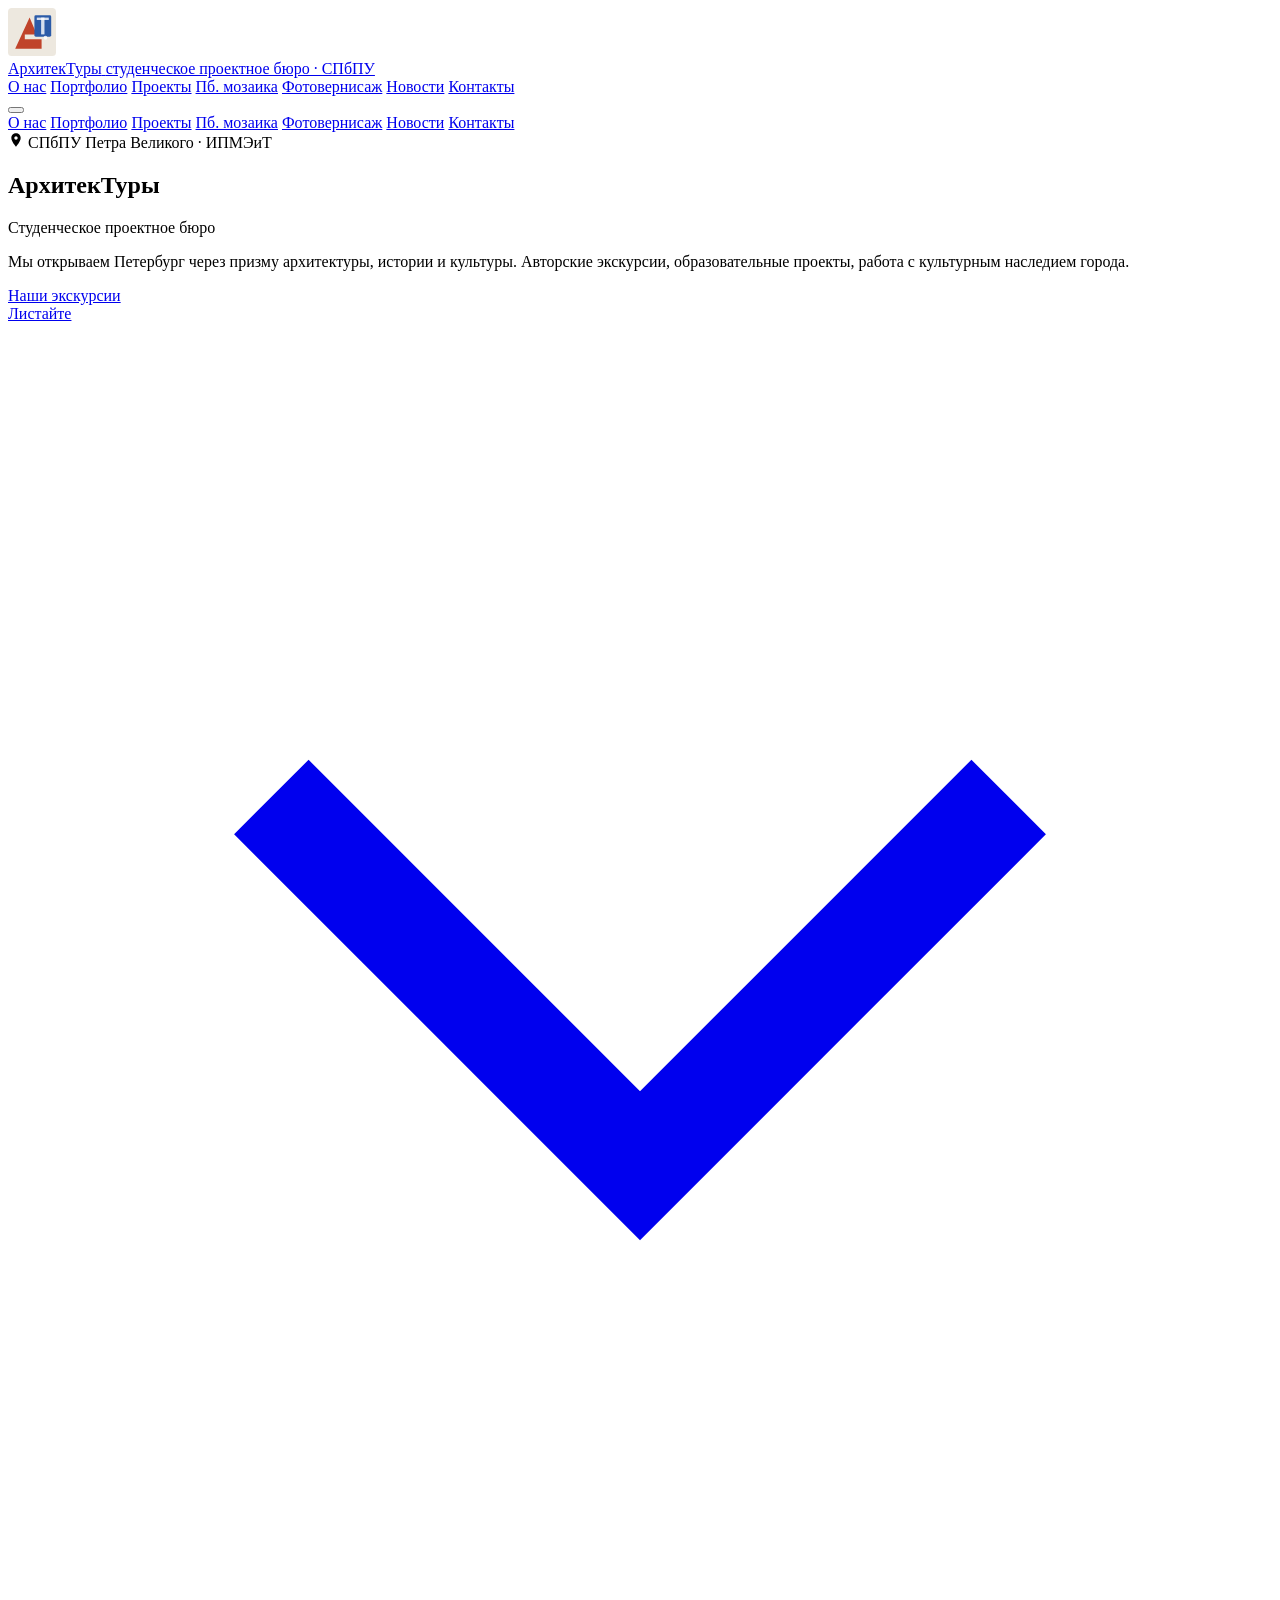
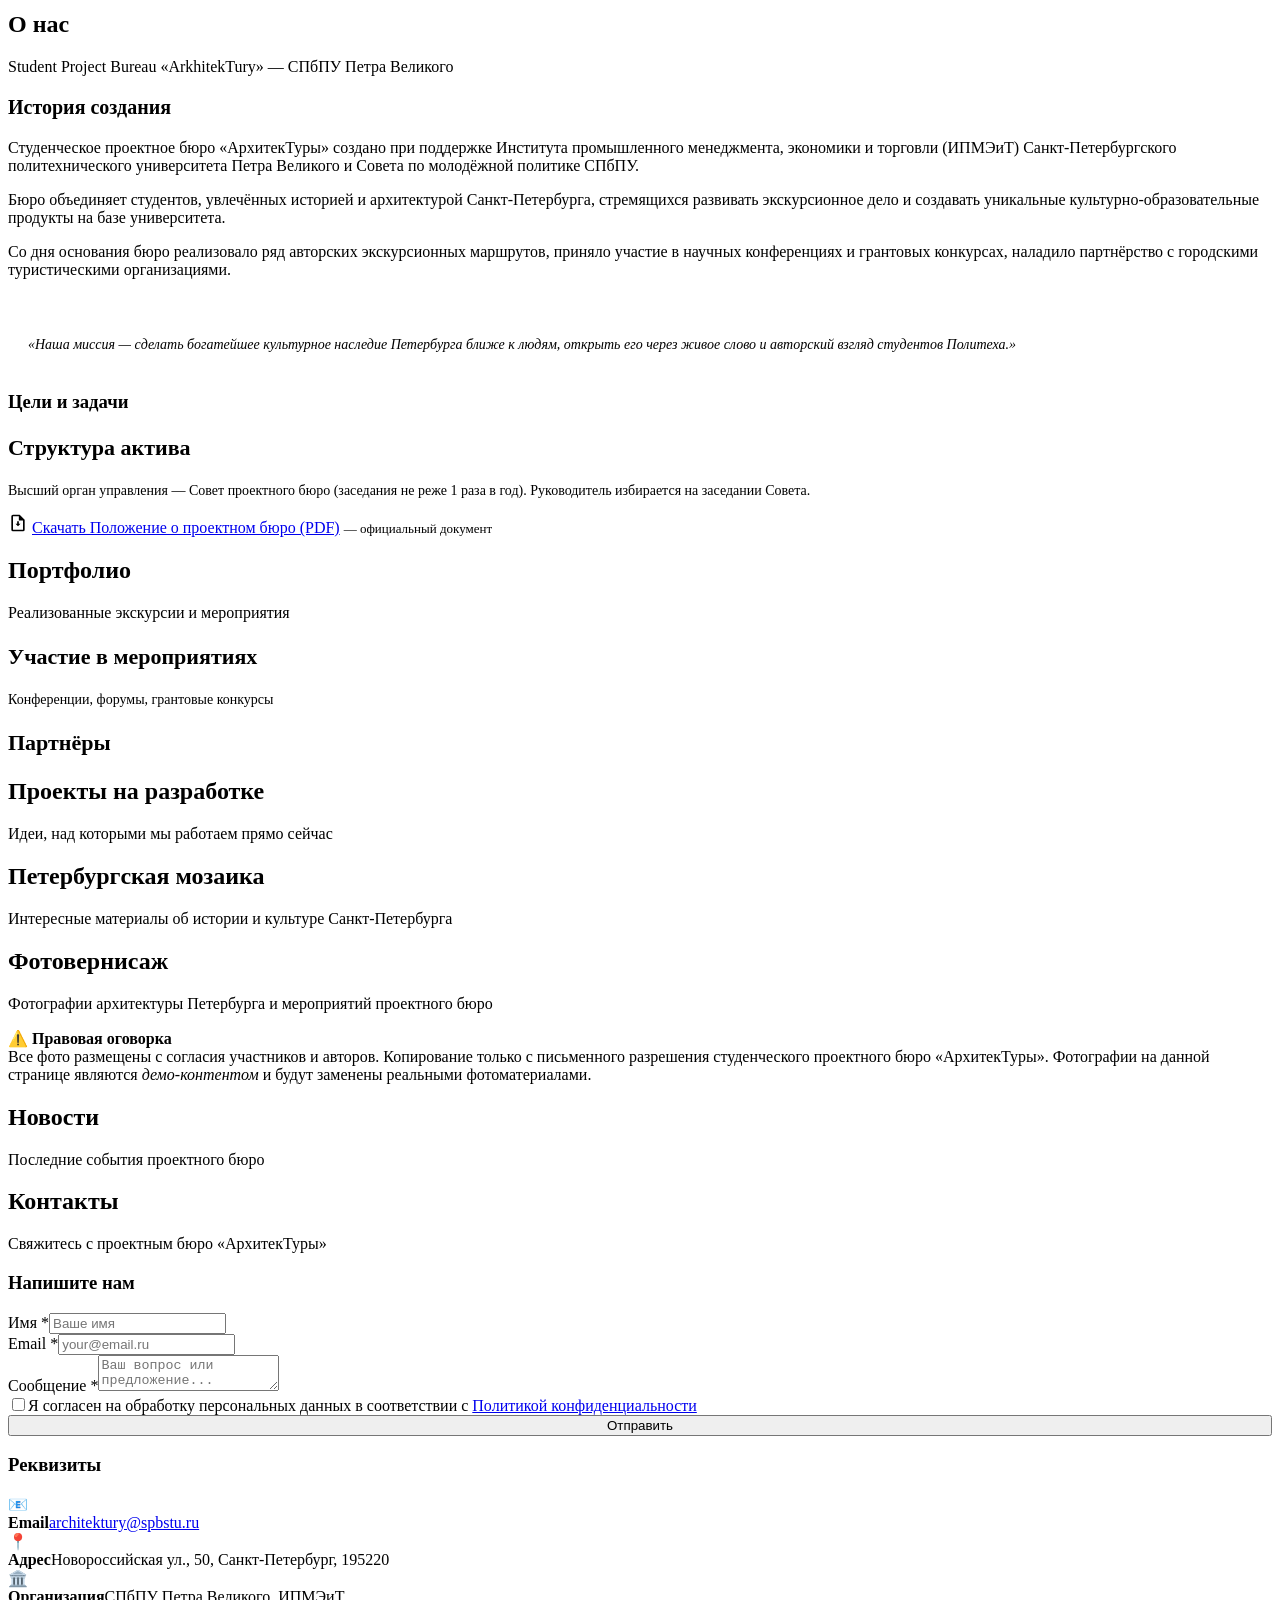
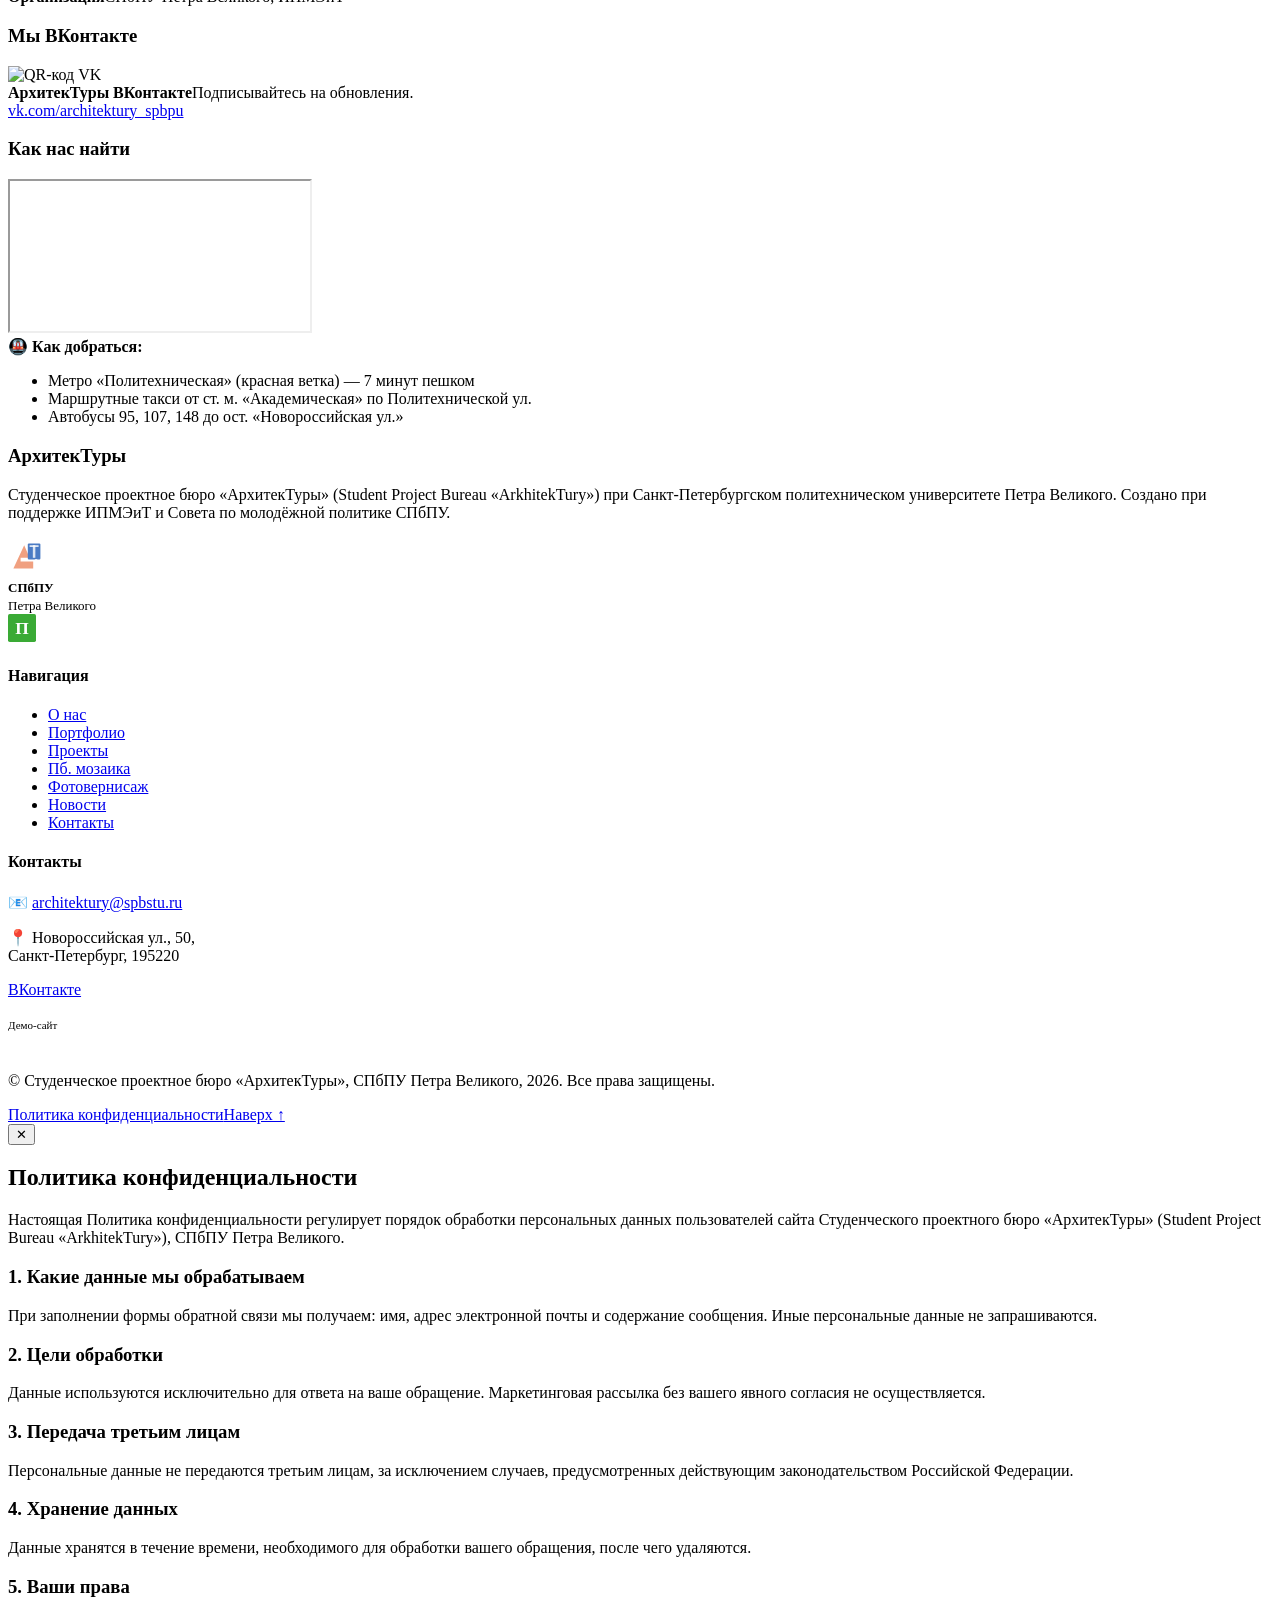
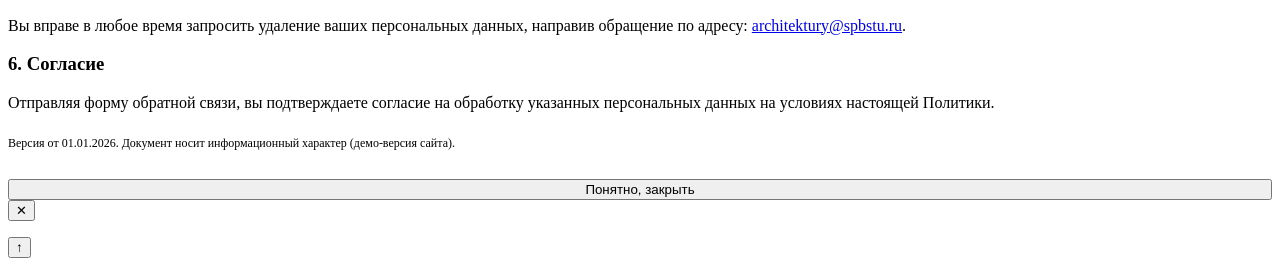
==== index.html @ 5e2f7d23 "Add files via upload" ====
<!DOCTYPE html>
<html lang="ru">
<head>
  <meta charset="UTF-8">
  <meta name="viewport" content="width=device-width, initial-scale=1.0, viewport-fit=cover">
  <title>АрхитекТуры — Студенческое проектное бюро СПбПУ</title>
  <meta name="description" content="Студенческое проектное бюро «АрхитекТуры» при Санкт-Петербургском политехническом университете Петра Великого. Экскурсии, архитектурные туры, культурно-образовательные проекты.">
  <link rel="stylesheet" href="style.css">
  <link rel="preconnect" href="https://fonts.googleapis.com">
  <link rel="preconnect" href="https://fonts.gstatic.com" crossorigin>
  <link href="https://fonts.googleapis.com/css2?family=Raleway:wght@300;400;500;600;700;800&family=Merriweather:ital,wght@0,300;0,400;0,700;1,300;1,400&display=swap" rel="stylesheet">
</head>
<body>
  <div id="app-root">
    <!-- HEADER (статический, но управление бургером через JS) -->
    <header class="header" id="mainHeader">
      <div class="header-inner">
        <a href="#hero" class="header-logo" id="logoLink">
          <svg width="48" height="48" viewBox="0 0 100 100" fill="none" xmlns="http://www.w3.org/2000/svg" aria-label="Логотип АрхитекТуры">
            <rect width="100" height="100" rx="8" fill="#EDE8DF"/>
            <polygon points="15,85 45,20 60,55 35,55 35,65 70,65 70,85" fill="#C0432A"/>
            <rect x="55" y="15" width="35" height="45" rx="3" fill="#2B5BA8"/>
            <rect x="60" y="20" width="25" height="5" fill="white" opacity="0.8"/>
            <rect x="69" y="20" width="7" height="35" fill="white" opacity="0.8"/>
            <circle cx="78" cy="62" r="4" fill="white" opacity="0.8"/>
          </svg>
          <div class="header-logo-text">
            <span class="header-logo-name">Архитек<span>Туры</span></span>
            <span class="header-logo-sub">студенческое проектное бюро · СПбПУ</span>
          </div>
        </a>
        <nav class="nav" role="navigation" aria-label="Основное меню">
          <a href="#about" class="nav-link">О нас</a>
          <a href="#portfolio" class="nav-link">Портфолио</a>
          <a href="#projects-dev" class="nav-link">Проекты</a>
          <a href="#mosaic" class="nav-link">Пб. мозаика</a>
          <a href="#gallery" class="nav-link">Фотовернисаж</a>
          <a href="#news" class="nav-link">Новости</a>
          <a href="#contacts" class="nav-link">Контакты</a>
        </nav>
        <button class="burger-btn" id="burgerBtn" aria-label="Меню" aria-expanded="false">
          <span></span><span></span><span></span>
        </button>
      </div>
      <nav class="mobile-nav" id="mobileNav" aria-label="Мобильное меню">
        <a href="#about" class="nav-link">О нас</a>
        <a href="#portfolio" class="nav-link">Портфолио</a>
        <a href="#projects-dev" class="nav-link">Проекты</a>
        <a href="#mosaic" class="nav-link">Пб. мозаика</a>
        <a href="#gallery" class="nav-link">Фотовернисаж</a>
        <a href="#news" class="nav-link">Новости</a>
        <a href="#contacts" class="nav-link">Контакты</a>
      </nav>
    </header>

    <main>
      <!-- HERO блок -->
      <section id="hero" class="hero">
        <div class="hero-bg" style="background-image: url('https://picsum.photos/seed/spb-polytech-hero/1600/900');" role="img" aria-label="Панорама Петербурга"></div>
        <div class="hero-overlay"></div>
        <div class="container hero-content">
          <div class="hero-badge">
            <svg width="16" height="16" viewBox="0 0 24 24" fill="currentColor"><path d="M12 2C8.13 2 5 5.13 5 9c0 5.25 7 13 7 13s7-7.75 7-13c0-3.87-3.13-7-7-7zm0 9.5c-1.38 0-2.5-1.12-2.5-2.5s1.12-2.5 2.5-2.5 2.5 1.12 2.5 2.5-1.12 2.5-2.5 2.5z"/></svg>
            СПбПУ Петра Великого · ИПМЭиТ
          </div>
          <h1 class="hero-title">Архитек<span>Туры</span></h1>
          <p class="hero-subtitle">Студенческое проектное бюро</p>
          <p class="hero-desc">Мы открываем Петербург через призму архитектуры, истории и культуры. Авторские экскурсии, образовательные проекты, работа с культурным наследием города.</p>
          <div class="hero-buttons">
            <a href="#portfolio" class="btn btn-primary" id="heroPortfolioBtn">Наши экскурсии</a>
            <a href="#about" class="btn btn-outline" style="color:white; border-color:rgba(255,255,255,0.6);">О проектном бюро</a>
          </div>
        </div>
        <a href="#about" class="hero-scroll" id="heroScrollBtn">Листайте <svg viewBox="0 0 24 24" fill="none" stroke="currentColor" stroke-width="2"><path d="M19 9l-7 7-7-7"/></svg></a>
      </section>

      <div class="section-divider"></div>

      <!-- О НАС (статическая основа + динамические списки и структура) -->
      <section id="about" class="about section-padding">
        <div class="container">
          <h2 class="section-title">О нас</h2>
          <p class="section-subtitle">Student Project Bureau «ArkhitekTury» — СПбПУ Петра Великого</p>
          <div class="about-grid">
            <div>
              <h3 style="font-size:20px; font-weight:700; margin-bottom:20px; font-family:var(--font-heading)">История создания</h3>
              <div class="about-history">
                <p>Студенческое проектное бюро «АрхитекТуры» создано при поддержке Института промышленного менеджмента, экономики и торговли (ИПМЭиТ) Санкт-Петербургского политехнического университета Петра Великого и Совета по молодёжной политике СПбПУ.</p>
                <p>Бюро объединяет студентов, увлечённых историей и архитектурой Санкт-Петербурга, стремящихся развивать экскурсионное дело и создавать уникальные культурно-образовательные продукты на базе университета.</p>
                <p>Со дня основания бюро реализовало ряд авторских экскурсионных маршрутов, приняло участие в научных конференциях и грантовых конкурсах, наладило партнёрство с городскими туристическими организациями.</p>
                <div style="margin-top:24px"><div style="background:var(--color-white); border-radius:var(--radius-md); padding:20px; border-left:4px solid var(--color-terracotta); box-shadow:var(--shadow-sm)"><p style="margin-bottom:0; font-family:var(--font-heading); font-size:14px; font-style:italic">«Наша миссия — сделать богатейшее культурное наследие Петербурга ближе к людям, открыть его через живое слово и авторский взгляд студентов Политеха.»</p></div></div>
              </div>
            </div>
            <div class="about-goals">
              <h3>Цели и задачи</h3>
              <ul class="goals-list" id="goalsList"></ul>
            </div>
          </div>
          <div class="about-structure">
            <h3 style="font-size:22px; font-weight:700;">Структура актива</h3>
            <p style="font-family:var(--font-heading); font-size:14px; color:var(--color-gray); margin-top:8px;">Высший орган управления — Совет проектного бюро (заседания не реже 1 раза в год). Руководитель избирается на заседании Совета.</p>
            <div class="structure-grid" id="structureGrid"></div>
          </div>
          <div class="about-download">
            <svg width="20" height="20" viewBox="0 0 24 24" fill="var(--color-terracotta)"><path d="M14 2H6a2 2 0 0 0-2 2v16a2 2 0 0 0 2 2h12a2 2 0 0 0 2-2V8l-6-6zm4 18H6V4h7v5h5v11zm-3-7l-3 3-3-3h2v-3h2v3h2z"/></svg>
            <a href="#" class="btn btn-outline" id="downloadPdfBtn">Скачать Положение о проектном бюро (PDF)</a>
            <span style="font-family:var(--font-heading); font-size:13px; color:var(--color-gray);">— официальный документ</span>
          </div>
        </div>
      </section>

      <div class="section-divider"></div>

      <!-- ПОРТФОЛИО (динамические карточки) -->
      <section id="portfolio" class="portfolio section-padding">
        <div class="container">
          <h2 class="section-title">Портфолио</h2>
          <p class="section-subtitle">Реализованные экскурсии и мероприятия</p>
          <div class="portfolio-grid" id="portfolioGrid"></div>
          <div class="events-section">
            <h3 style="font-size:22px; font-weight:700;">Участие в мероприятиях</h3>
            <p style="font-family:var(--font-heading); font-size:14px; color:var(--color-gray); margin-bottom:8px;">Конференции, форумы, грантовые конкурсы</p>
            <div class="events-grid" id="eventsGrid"></div>
          </div>
          <div class="partners-section">
            <h3 style="font-size:22px; font-weight:700;">Партнёры</h3>
            <div class="partners-grid" id="partnersGrid">
              <!-- статический партнёры добавим через JS для динамики но можно статически, сделаем через JS -->
            </div>
          </div>
        </div>
      </section>

      <div class="section-divider"></div>

      <!-- ПРОЕКТЫ НА РАЗРАБОТКЕ -->
      <section id="projects-dev" class="projects-dev section-padding">
        <div class="container">
          <h2 class="section-title">Проекты на разработке</h2>
          <p class="section-subtitle">Идеи, над которыми мы работаем прямо сейчас</p>
          <div class="projects-dev-grid" id="projectsDevGrid"></div>
        </div>
      </section>

      <div class="section-divider"></div>

      <!-- ПЕТЕРБУРГСКАЯ МОЗАИКА -->
      <section id="mosaic" class="mosaic section-padding">
        <div class="container">
          <h2 class="section-title">Петербургская мозаика</h2>
          <p class="section-subtitle">Интересные материалы об истории и культуре Санкт-Петербурга</p>
          <div class="mosaic-grid" id="mosaicGrid"></div>
        </div>
      </section>

      <div class="section-divider"></div>

      <!-- ФОТОВЕРНИСАЖ (галерея) -->
      <section id="gallery" class="gallery section-padding">
        <div class="container">
          <h2 class="section-title">Фотовернисаж</h2>
          <p class="section-subtitle">Фотографии архитектуры Петербурга и мероприятий проектного бюро</p>
          <div class="gallery-grid" id="galleryGrid"></div>
          <div class="gallery-notice">
            <strong>⚠️ Правовая оговорка</strong><br>
            Все фото размещены с согласия участников и авторов. Копирование только с письменного разрешения студенческого проектного бюро «АрхитекТуры». Фотографии на данной странице являются <em>демо-контентом</em> и будут заменены реальными фотоматериалами.
          </div>
        </div>
      </section>

      <div class="section-divider"></div>

      <!-- НОВОСТИ -->
      <section id="news" class="news section-padding">
        <div class="container">
          <h2 class="section-title">Новости</h2>
          <p class="section-subtitle">Последние события проектного бюро</p>
          <div class="news-list" id="newsList"></div>
        </div>
      </section>

      <div class="section-divider"></div>

      <!-- КОНТАКТЫ -->
      <section id="contacts" class="contacts section-padding">
        <div class="container">
          <h2 class="section-title">Контакты</h2>
          <p class="section-subtitle">Свяжитесь с проектным бюро «АрхитекТуры»</p>
          <div class="contacts-grid">
            <div class="contact-form" id="contactFormContainer">
              <h3>Напишите нам</h3>
              <form id="feedbackForm" novalidate>
                <div class="form-group"><label for="contact-name">Имя *</label><input type="text" id="contact-name" placeholder="Ваше имя" required autocomplete="name"></div>
                <div class="form-group"><label for="contact-email">Email *</label><input type="email" id="contact-email" placeholder="your@email.ru" required autocomplete="email"></div>
                <div class="form-group"><label for="contact-message">Сообщение *</label><textarea id="contact-message" placeholder="Ваш вопрос или предложение..." required></textarea></div>
                <div class="form-consent"><input type="checkbox" id="consentCheckbox" required><label for="consentCheckbox">Я согласен на обработку персональных данных в соответствии с <a href="#" id="privacyPolicyLink">Политикой конфиденциальности</a></label></div>
                <button type="submit" class="btn btn-primary" style="width:100%; justify-content:center;">Отправить</button>
              </form>
            </div>
            <div class="contact-info">
              <div class="contact-info-block"><h3>Реквизиты</h3>
                <div class="contact-detail"><span class="contact-detail-icon">📧</span><div class="contact-detail-text"><strong>Email</strong><a href="mailto:architektury@spbstu.ru">architektury@spbstu.ru</a></div></div>
                <div class="contact-detail"><span class="contact-detail-icon">📍</span><div class="contact-detail-text"><strong>Адрес</strong>Новороссийская ул., 50, Санкт-Петербург, 195220</div></div>
                <div class="contact-detail"><span class="contact-detail-icon">🏛️</span><div class="contact-detail-text"><strong>Организация</strong>СПбПУ Петра Великого, ИПМЭиТ</div></div>
              </div>
              <div class="contact-info-block"><h3>Мы ВКонтакте</h3>
                <div class="qr-block"><img src="https://api.qrserver.com/v1/create-qr-code/?size=96x96&data=https://vk.com/architektury_spbpu&color=1A1A1A&bgcolor=EDE8DF" alt="QR-код VK" class="qr-code" width="96" height="96"><div class="qr-text"><strong>АрхитекТуры ВКонтакте</strong>Подписывайтесь на обновления.<br><a href="https://vk.com/architektury_spbpu" target="_blank" rel="noopener noreferrer">vk.com/architektury_spbpu</a></div></div>
              </div>
              <div class="contact-info-block"><h3>Как нас найти</h3>
                <div class="map-container"><iframe src="https://www.openstreetmap.org/export/embed.html?bbox=30.3550%2C60.0020%2C30.3750%2C60.0120&layer=mapnik&marker=60.0070%2C30.3650" title="Карта" loading="lazy" allow="fullscreen"></iframe></div>
                <div class="map-directions"><strong>🚇 Как добраться:</strong><ul class="directions-list"><li>Метро «Политехническая» (красная ветка) — 7 минут пешком</li><li>Маршрутные такси от ст. м. «Академическая» по Политехнической ул.</li><li>Автобусы 95, 107, 148 до ост. «Новороссийская ул.»</li></ul></div>
              </div>
            </div>
          </div>
        </div>
      </section>
    </main>

    <!-- FOOTER -->
    <footer class="footer">
      <div class="container">
        <div class="footer-grid">
          <div class="footer-brand"><h3>Архитек<span>Туры</span></h3><p>Студенческое проектное бюро «АрхитекТуры» (Student Project Bureau «ArkhitekTury») при Санкт-Петербургском политехническом университете Петра Великого. Создано при поддержке ИПМЭиТ и Совета по молодёжной политике СПбПУ.</p>
            <div class="footer-logos"><div class="footer-logo-item"><svg width="36" height="36" viewBox="0 0 100 100"><rect width="100" height="100" rx="8" fill="rgba(255,255,255,0.15)"/><polygon points="15,85 45,20 60,55 35,55 35,65 70,65 70,85" fill="#F0A080"/><rect x="55" y="15" width="35" height="45" rx="3" fill="#4A7BC4"/><rect x="60" y="20" width="25" height="5" fill="white" opacity="0.8"/><rect x="69" y="20" width="7" height="35" fill="white" opacity="0.8"/><circle cx="78" cy="62" r="4" fill="white" opacity="0.8"/></svg></div><div class="footer-logo-item"><span style="font-weight:800; font-size:13px;">СПбПУ<br><span style="font-weight:400;">Петра Великого</span></span></div><div class="footer-logo-item"><svg width="28" height="28" viewBox="0 0 100 100"><rect width="100" height="100" rx="6" fill="#3AAA35"/><text x="50" y="72" text-anchor="middle" font-size="62" font-weight="bold" fill="white" font-family="serif">П</text></svg></div></div>
          </div>
          <div class="footer-nav"><h4>Навигация</h4><ul><li><a href="#about">О нас</a></li><li><a href="#portfolio">Портфолио</a></li><li><a href="#projects-dev">Проекты</a></li><li><a href="#mosaic">Пб. мозаика</a></li><li><a href="#gallery">Фотовернисаж</a></li><li><a href="#news">Новости</a></li><li><a href="#contacts">Контакты</a></li></ul></div>
          <div class="footer-contacts"><h4>Контакты</h4><p>📧 <a href="mailto:architektury@spbstu.ru">architektury@spbstu.ru</a></p><p>📍 Новороссийская ул., 50,<br>Санкт-Петербург, 195220</p><p><a href="https://vk.com/architektury_spbpu" target="_blank">ВКонтакте</a></p><div style="margin-top:16px"><span class="tag tag-terracotta" style="font-size:11px;">Демо-сайт</span><p style="font-size:12px; margin-top:8px; color:rgba(255,255,255,0.4);">Данный сайт является демонстрационной версией.</p></div></div>
        </div>
        <div class="footer-bottom"><p class="footer-copyright">© Студенческое проектное бюро «АрхитекТуры», СПбПУ Петра Великого, 2026. Все права защищены.</p><div class="footer-links"><a href="#" id="footerPrivacyLink">Политика конфиденциальности</a><a href="#hero">Наверх ↑</a></div></div>
      </div>
    </footer>

    <!-- Модальное окно политики конфиденциальности -->
    <div class="modal-overlay" id="privacyModal" role="dialog" aria-modal="true"><div class="modal"><button class="modal-close" id="closeModalBtn">✕</button><h2 id="privacy-title">Политика конфиденциальности</h2><p>Настоящая Политика конфиденциальности регулирует порядок обработки персональных данных пользователей сайта Студенческого проектного бюро «АрхитекТуры» (Student Project Bureau «ArkhitekTury»), СПбПУ Петра Великого.</p><h3>1. Какие данные мы обрабатываем</h3><p>При заполнении формы обратной связи мы получаем: имя, адрес электронной почты и содержание сообщения. Иные персональные данные не запрашиваются.</p><h3>2. Цели обработки</h3><p>Данные используются исключительно для ответа на ваше обращение. Маркетинговая рассылка без вашего явного согласия не осуществляется.</p><h3>3. Передача третьим лицам</h3><p>Персональные данные не передаются третьим лицам, за исключением случаев, предусмотренных действующим законодательством Российской Федерации.</p><h3>4. Хранение данных</h3><p>Данные хранятся в течение времени, необходимого для обработки вашего обращения, после чего удаляются.</p><h3>5. Ваши права</h3><p>Вы вправе в любое время запросить удаление ваших персональных данных, направив обращение по адресу: <a href="mailto:architektury@spbstu.ru">architektury@spbstu.ru</a>.</p><h3>6. Согласие</h3><p>Отправляя форму обратной связи, вы подтверждаете согласие на обработку указанных персональных данных на условиях настоящей Политики.</p><p style="margin-top:24px; font-size:12px;">Версия от 01.01.2026. Документ носит информационный характер (демо-версия сайта).</p><button class="btn btn-primary" style="margin-top:16px; width:100%;" id="modalAgreeBtn">Понятно, закрыть</button></div></div>

    <!-- Лайтбокс для галереи -->
    <div class="lightbox" id="lightbox"><img id="lightboxImg" alt=""><button class="lightbox-close" id="lightboxClose">✕</button><p class="lightbox-caption" id="lightboxCaption"></p></div>
    
    <button class="back-to-top" id="backToTopBtn" aria-label="Наверх">↑</button>
  </div>
  <script src="script.js"></script>
</body>
</html>
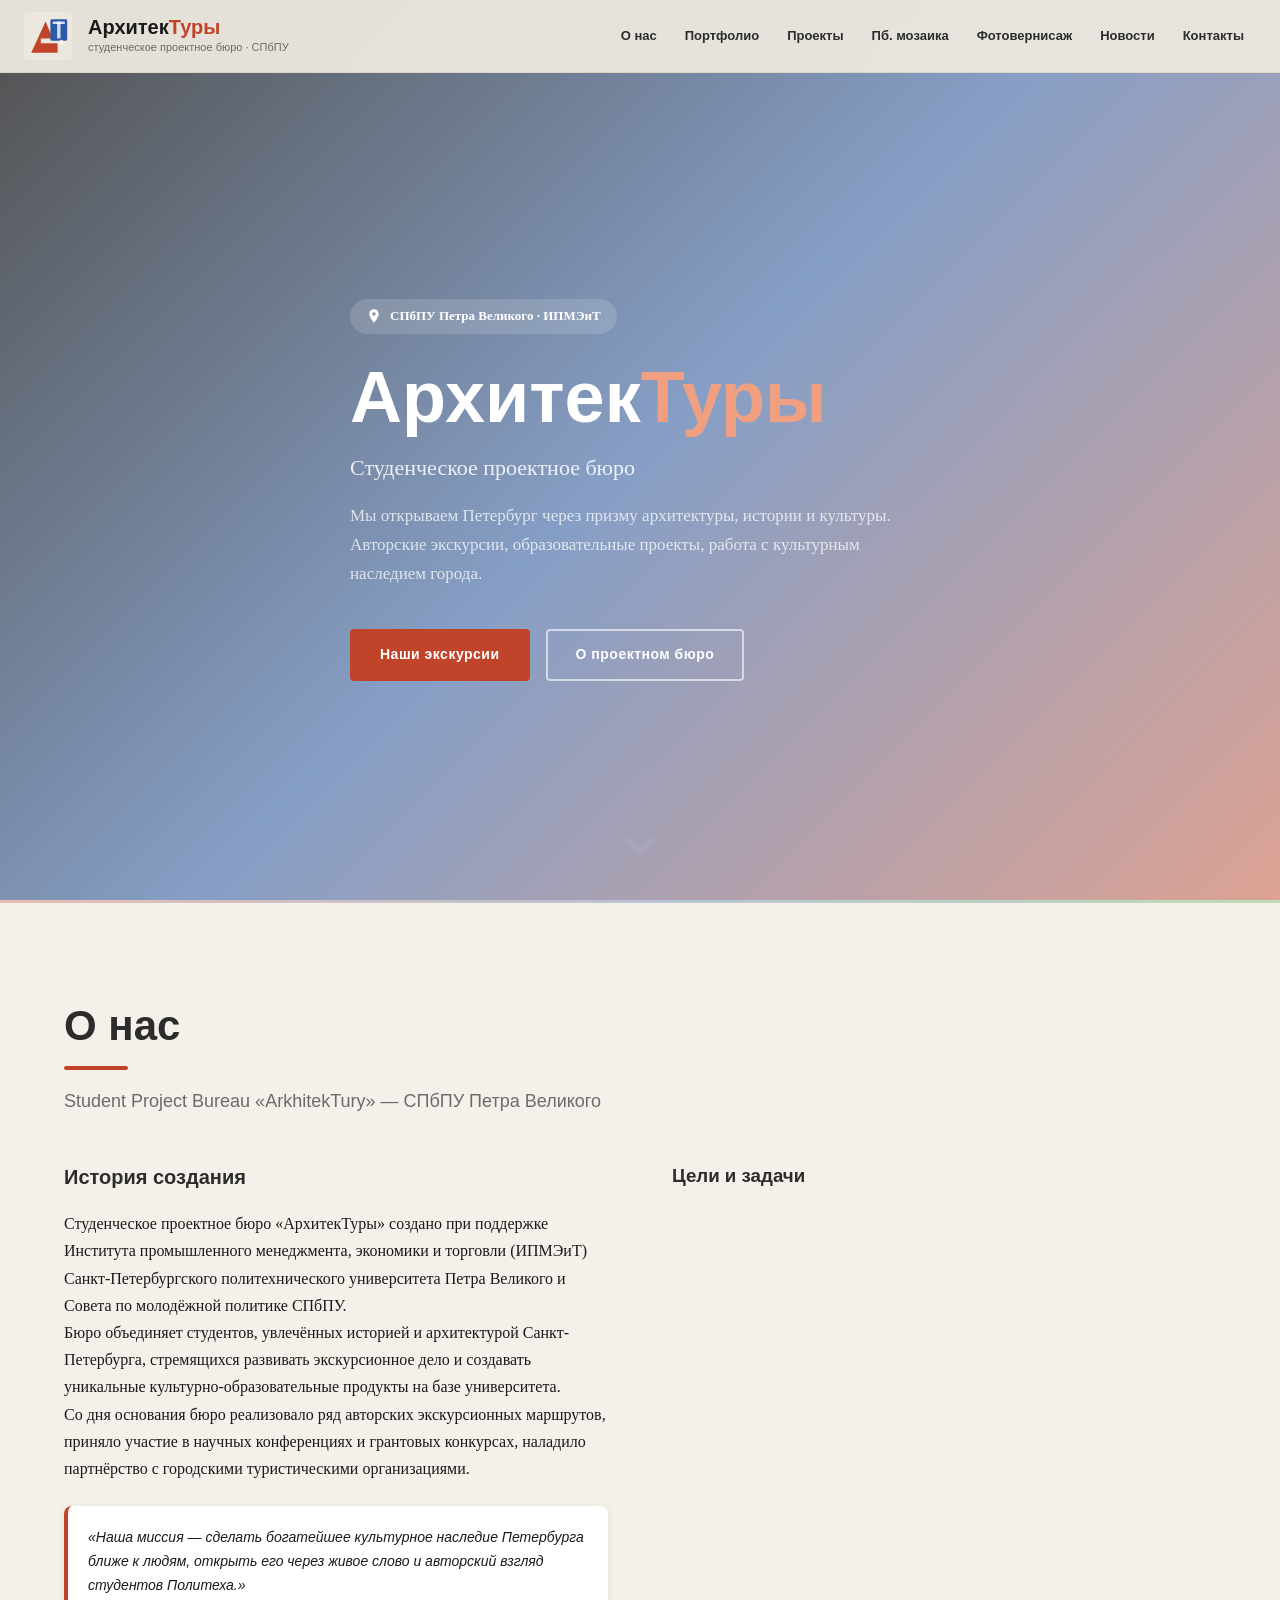
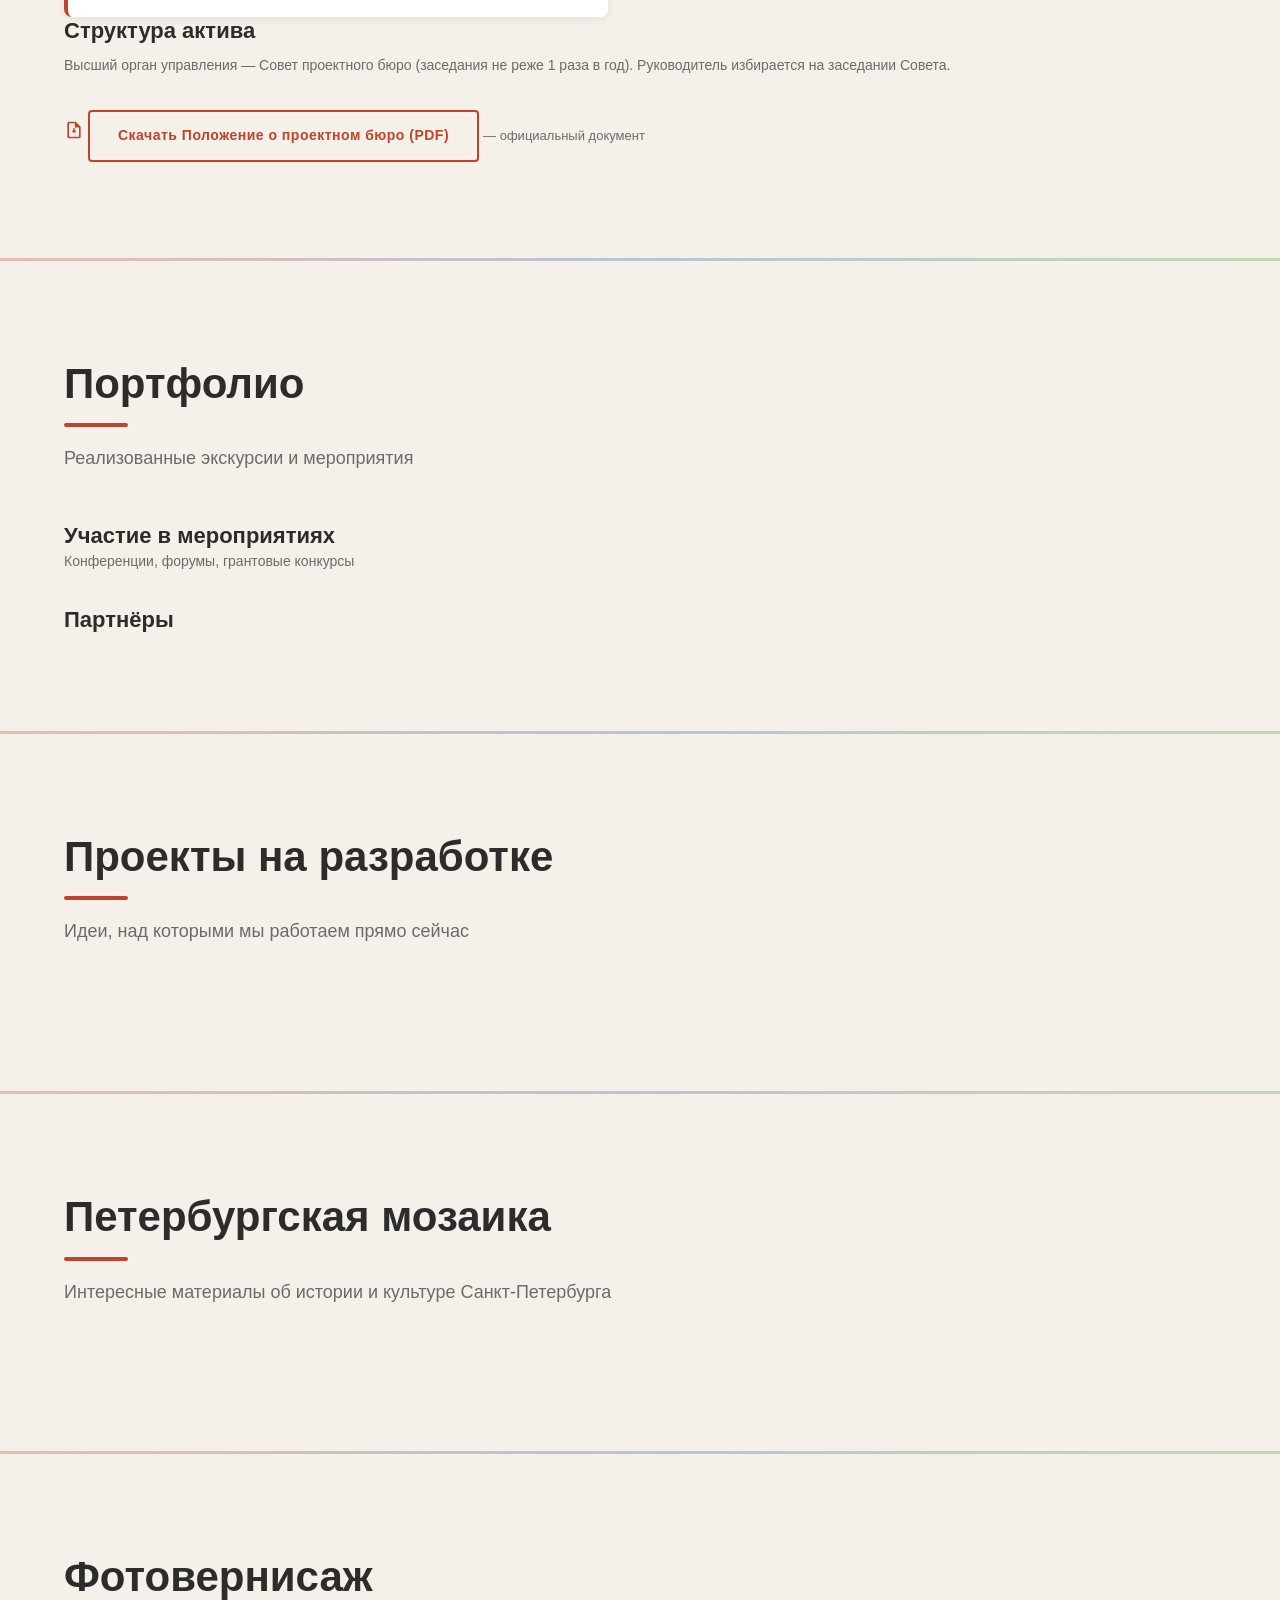
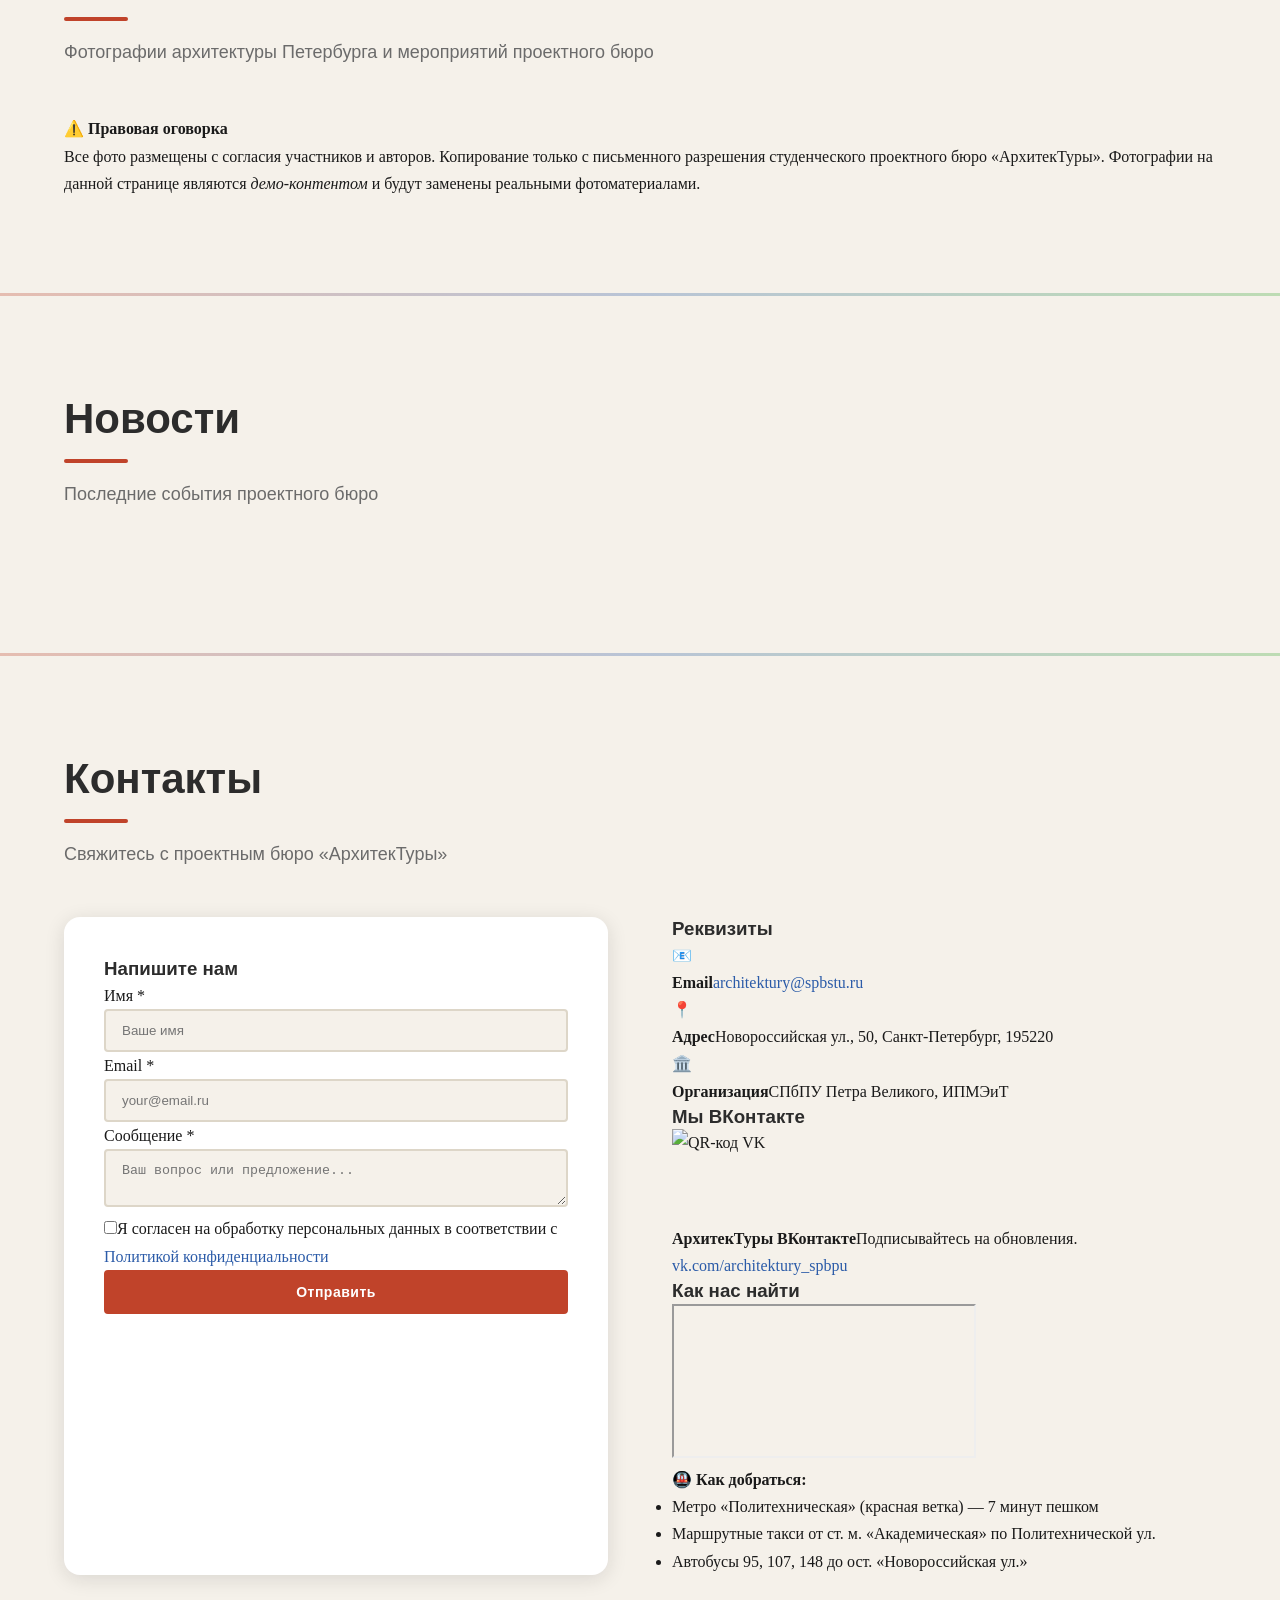
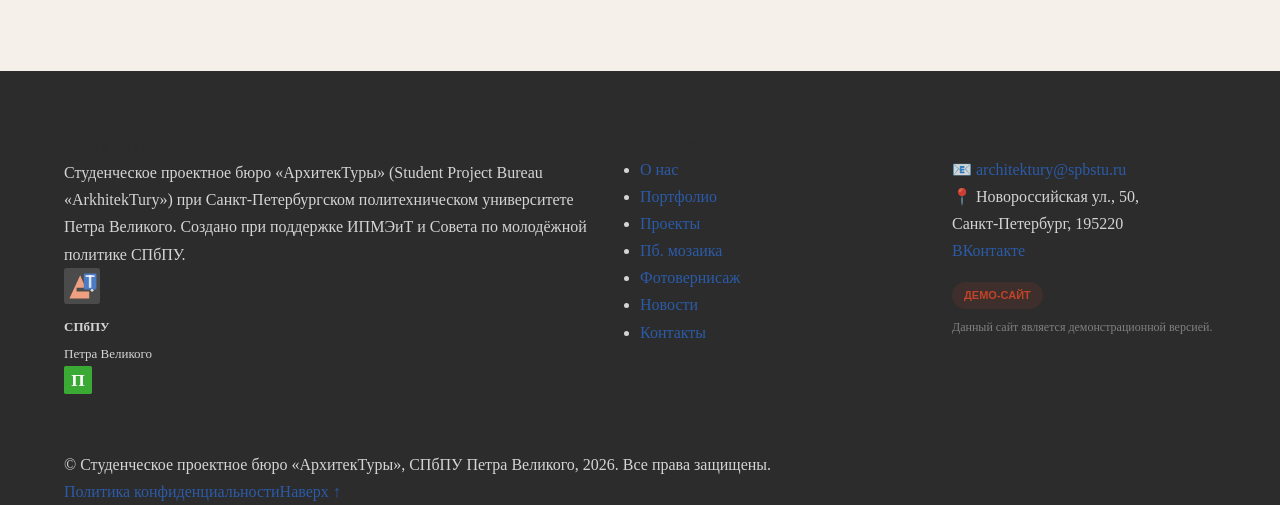
==== commit 543e2b10: "Update index.html" ====
--- a/index.html
+++ b/index.html
@@ -5,7 +5,7 @@
   <meta name="viewport" content="width=device-width, initial-scale=1.0, viewport-fit=cover">
   <title>АрхитекТуры — Студенческое проектное бюро СПбПУ</title>
   <meta name="description" content="Студенческое проектное бюро «АрхитекТуры» при Санкт-Петербургском политехническом университете Петра Великого. Экскурсии, архитектурные туры, культурно-образовательные проекты.">
-  <link rel="stylesheet" href="style.css">
+  <link rel="stylesheet" href="architectures/style.css">
   <link rel="preconnect" href="https://fonts.googleapis.com">
   <link rel="preconnect" href="https://fonts.gstatic.com" crossorigin>
   <link href="https://fonts.googleapis.com/css2?family=Raleway:wght@300;400;500;600;700;800&family=Merriweather:ital,wght@0,300;0,400;0,700;1,300;1,400&display=swap" rel="stylesheet">
@@ -240,4 +240,4 @@
   </div>
   <script src="script.js"></script>
 </body>
-</html>+</html>
--- a/architectures/style.css
+++ b/architectures/style.css
@@ -0,0 +1,106 @@
+/* ================================================
+   АРХИТЕКТУРЫ — Глобальные стили (полный файл)
+   ================================================ */
+*, *::before, *::after { box-sizing: border-box; margin: 0; padding: 0; }
+:root {
+  --color-cream: #EDE8DF; --color-cream-dark: #DDD6C8; --color-terracotta: #C0432A; --color-terracotta-dark: #9E3621;
+  --color-terracotta-light: #D4604A; --color-blue: #2B5BA8; --color-blue-dark: #1E4080; --color-blue-light: #4A7BC4;
+  --color-green: #3AAA35; --color-green-dark: #2A8726; --color-black: #1A1A1A; --color-dark: #2C2C2C;
+  --color-gray: #6B6B6B; --color-gray-light: #9B9B9B; --color-white: #FFFFFF; --color-bg: #F5F1EA; --color-section-alt: #EDE8DF;
+  --font-heading: 'Raleway', sans-serif; --font-body: 'Merriweather', serif;
+  --shadow-sm: 0 2px 8px rgba(26,26,26,0.08); --shadow-md: 0 4px 20px rgba(26,26,26,0.12); --shadow-lg: 0 8px 40px rgba(26,26,26,0.16);
+  --radius-sm: 4px; --radius-md: 8px; --radius-lg: 16px; --transition: all 0.3s ease;
+}
+html { scroll-behavior: smooth; font-size: 16px; }
+body { font-family: var(--font-body); background-color: var(--color-bg); color: var(--color-black); line-height: 1.7; overflow-x: hidden; }
+h1,h2,h3,h4,h5,h6 { font-family: var(--font-heading); line-height: 1.3; color: var(--color-dark); }
+a { color: var(--color-blue); text-decoration: none; transition: var(--transition); }
+a:hover { color: var(--color-terracotta); }
+img { max-width: 100%; height: auto; display: block; }
+::-webkit-scrollbar { width: 8px; } ::-webkit-scrollbar-track { background: var(--color-cream); } ::-webkit-scrollbar-thumb { background: var(--color-terracotta); border-radius: 4px; }
+.container { max-width: 1200px; margin: 0 auto; padding: 0 24px; }
+.section-padding { padding: 96px 0; }
+.section-title { font-size: clamp(28px, 4vw, 42px); font-weight: 800; margin-bottom: 16px; position: relative; }
+.section-title::after { content: ''; display: block; width: 64px; height: 4px; background: var(--color-terracotta); margin-top: 12px; border-radius: 2px; }
+.section-subtitle { font-family: var(--font-heading); font-size: clamp(15px, 2vw, 18px); color: var(--color-gray); margin-bottom: 48px; font-weight: 400; }
+.btn { display: inline-flex; align-items: center; gap: 8px; padding: 12px 28px; border-radius: var(--radius-sm); font-family: var(--font-heading); font-weight: 600; font-size: 14px; letter-spacing: 0.5px; cursor: pointer; transition: var(--transition); border: 2px solid transparent; }
+.btn-primary { background: var(--color-terracotta); color: var(--color-white); border-color: var(--color-terracotta); }
+.btn-primary:hover { background: var(--color-terracotta-dark); border-color: var(--color-terracotta-dark); transform: translateY(-2px); box-shadow: var(--shadow-md); }
+.btn-outline { background: transparent; color: var(--color-terracotta); border-color: var(--color-terracotta); }
+.btn-outline:hover { background: var(--color-terracotta); color: var(--color-white); transform: translateY(-2px); }
+.tag { display: inline-block; padding: 4px 12px; border-radius: 20px; font-family: var(--font-heading); font-size: 12px; font-weight: 600; text-transform: uppercase; }
+.tag-terracotta { background: rgba(192,67,42,0.12); color: var(--color-terracotta); }
+.tag-blue { background: rgba(43,91,168,0.12); color: var(--color-blue); }
+.tag-green { background: rgba(58,170,53,0.12); color: var(--color-green-dark); }
+.header { position: fixed; top: 0; left: 0; right: 0; z-index: 1000; background: rgba(237,232,223,0.95); backdrop-filter: blur(12px); border-bottom: 1px solid var(--color-cream-dark); transition: var(--transition); }
+.header.scrolled { box-shadow: var(--shadow-md); }
+.header-inner { display: flex; align-items: center; justify-content: space-between; padding: 12px 24px; max-width: 1400px; margin: 0 auto; }
+.header-logo { display: flex; align-items: center; gap: 16px; }
+.header-logo-text { display: flex; flex-direction: column; }
+.header-logo-name { font-family: var(--font-heading); font-size: 20px; font-weight: 800; color: var(--color-black); line-height: 1.1; }
+.header-logo-name span { color: var(--color-terracotta); }
+.header-logo-sub { font-family: var(--font-heading); font-size: 11px; color: var(--color-gray); }
+.nav { display: flex; gap: 4px; }
+.nav-link { font-family: var(--font-heading); font-size: 13px; font-weight: 600; color: var(--color-dark); padding: 8px 12px; border-radius: var(--radius-sm); transition: var(--transition); white-space: nowrap; }
+.nav-link:hover { color: var(--color-terracotta); background: rgba(192,67,42,0.08); }
+.burger-btn { display: none; flex-direction: column; gap: 5px; background: none; border: none; cursor: pointer; padding: 8px; }
+.burger-btn span { display: block; width: 24px; height: 2px; background: var(--color-dark); transition: var(--transition); }
+.burger-btn.open span:nth-child(1) { transform: translateY(7px) rotate(45deg); }
+.burger-btn.open span:nth-child(2) { opacity: 0; }
+.burger-btn.open span:nth-child(3) { transform: translateY(-7px) rotate(-45deg); }
+.mobile-nav { display: none; flex-direction: column; background: var(--color-cream); border-top: 1px solid var(--color-cream-dark); padding: 16px 24px; }
+.mobile-nav.open { display: flex; }
+.mobile-nav .nav-link { font-size: 15px; padding: 10px 16px; }
+.hero { position: relative; min-height: 100vh; display: flex; align-items: center; padding-top: 80px; }
+.hero-bg { position: absolute; inset: 0; background-size: cover; background-position: center; z-index: 0; }
+.hero-overlay { position: absolute; inset: 0; background: linear-gradient(135deg,rgba(26,26,26,0.75) 0%,rgba(43,91,168,0.55) 50%,rgba(192,67,42,0.45) 100%); z-index: 1; }
+.hero-content { position: relative; z-index: 2; color: var(--color-white); padding: 80px 0; }
+.hero-badge { display: inline-flex; align-items: center; gap: 8px; background: rgba(255,255,255,0.15); backdrop-filter: blur(8px); padding: 6px 16px; border-radius: 20px; font-size: 13px; font-weight: 600; margin-bottom: 24px; }
+.hero-title { font-size: clamp(38px,6vw,72px); font-weight: 800; line-height: 1.1; margin-bottom: 12px; color: white; }
+.hero-title span { color: #F0A080; }
+.hero-subtitle { font-size: clamp(16px,2vw,22px); font-weight: 300; margin-bottom: 16px; color: rgba(255,255,255,0.85); }
+.hero-desc { font-size: clamp(14px,1.5vw,17px); max-width: 580px; margin-bottom: 40px; color: rgba(255,255,255,0.75); }
+.hero-buttons { display: flex; gap: 16px; flex-wrap: wrap; }
+.hero-scroll { position: absolute; bottom: 32px; left: 50%; transform: translateX(-50%); display: flex; flex-direction: column; align-items: center; gap: 8px; color: rgba(255,255,255,0.7); font-size: 12px; animation: bounce 2s infinite; }
+@keyframes bounce { 0%,100%{transform:translateX(-50%) translateY(0)} 50%{transform:translateX(-50%) translateY(8px)} }
+.about-grid { display: grid; grid-template-columns: 1fr 1fr; gap: 64px; }
+.goals-list { list-style: none; display: flex; flex-direction: column; gap: 12px; }
+.goals-list li { display: flex; align-items: flex-start; gap: 12px; font-family: var(--font-heading); font-size: 14px; }
+.goal-icon { width: 32px; height: 32px; background: var(--color-terracotta); color: white; border-radius: 50%; display: flex; align-items: center; justify-content: center; font-weight: 700; font-size: 13px; flex-shrink: 0; }
+.structure-grid { display: grid; grid-template-columns: repeat(auto-fit, minmax(220px, 1fr)); gap: 20px; margin-top: 32px; }
+.structure-card { background: var(--color-white); border-radius: var(--radius-md); padding: 24px; border-left: 4px solid; box-shadow: var(--shadow-sm); transition: var(--transition); }
+.portfolio-grid { display: grid; grid-template-columns: repeat(auto-fit, minmax(340px, 1fr)); gap: 28px; }
+.portfolio-card { background: var(--color-white); border-radius: var(--radius-lg); overflow: hidden; box-shadow: var(--shadow-sm); transition: var(--transition); }
+.portfolio-card-img-wrap img { width: 100%; height: 220px; object-fit: cover; transition: transform 0.4s; }
+.portfolio-card:hover img { transform: scale(1.05); }
+.demo-badge { position: absolute; top: 12px; right: 12px; background: rgba(0,0,0,0.7); color: white; font-size: 10px; padding: 3px 8px; border-radius: 10px; }
+.portfolio-card-body { padding: 24px; }
+.portfolio-meta { display: flex; gap: 12px; flex-wrap: wrap; margin-top: 12px; }
+.meta-item { display: flex; align-items: center; gap: 4px; font-size: 12px; color: var(--color-gray); }
+.events-grid { display: grid; grid-template-columns: repeat(auto-fit, minmax(260px,1fr)); gap: 20px; margin-top: 32px; }
+.event-card { background: white; border-radius: var(--radius-md); padding: 20px; display: flex; gap: 16px; box-shadow: var(--shadow-sm); }
+.projects-dev-grid { display: grid; grid-template-columns: repeat(auto-fit, minmax(260px,1fr)); gap: 24px; }
+.dev-card { background: white; border-radius: var(--radius-lg); padding: 28px; box-shadow: var(--shadow-sm); border-top: 4px solid var(--color-blue); }
+.dev-progress-bar { height: 6px; background: var(--color-cream); border-radius: 3px; margin: 8px 0; }
+.dev-progress-fill { height: 100%; background: linear-gradient(90deg, var(--color-blue), var(--color-blue-light)); border-radius: 3px; }
+.mosaic-grid { display: grid; grid-template-columns: repeat(auto-fit, minmax(320px,1fr)); gap: 24px; }
+.mosaic-card { background: white; border-radius: var(--radius-lg); overflow: hidden; }
+.gallery-grid { display: grid; grid-template-columns: repeat(auto-fill, minmax(280px,1fr)); gap: 20px; }
+.gallery-card { cursor: pointer; border-radius: var(--radius-md); overflow: hidden; box-shadow: var(--shadow-sm); transition: var(--transition); }
+.news-list { display: flex; flex-direction: column; gap: 20px; }
+.news-card { background: white; border-radius: var(--radius-lg); padding: 28px; display: grid; grid-template-columns: auto 1fr; gap: 24px; transition: var(--transition); border-left: 4px solid transparent; }
+.news-card:hover { border-left-color: var(--color-terracotta); }
+.news-day { font-size: 36px; font-weight: 800; color: var(--color-terracotta); }
+.contacts-grid { display: grid; grid-template-columns: 1fr 1fr; gap: 64px; }
+.contact-form { background: white; border-radius: var(--radius-lg); padding: 40px; box-shadow: var(--shadow-md); }
+.form-group input, .form-group textarea { width: 100%; padding: 12px 16px; border: 2px solid var(--color-cream-dark); border-radius: var(--radius-sm); background: var(--color-bg); }
+.footer { background: var(--color-dark); color: rgba(255,255,255,0.8); padding: 64px 0 0; }
+.footer-grid { display: grid; grid-template-columns: 2fr 1fr 1fr; gap: 48px; padding-bottom: 48px; }
+.modal-overlay, .lightbox { position: fixed; inset: 0; background: rgba(0,0,0,0.6); z-index: 9999; display: flex; align-items: center; justify-content: center; opacity: 0; visibility: hidden; transition: var(--transition); }
+.modal-overlay.open, .lightbox.open { opacity: 1; visibility: visible; }
+.modal { background: white; border-radius: var(--radius-lg); padding: 40px; max-width: 600px; max-height: 80vh; overflow-y: auto; }
+.back-to-top { position: fixed; bottom: 32px; right: 32px; width: 48px; height: 48px; background: var(--color-terracotta); color: white; border: none; border-radius: 50%; cursor: pointer; opacity: 0; pointer-events: none; transition: var(--transition); z-index: 900; }
+.back-to-top.visible { opacity: 1; pointer-events: auto; }
+.section-divider { height: 3px; background: linear-gradient(90deg, var(--color-terracotta), var(--color-blue), var(--color-green)); opacity: 0.3; }
+@media (max-width: 1024px) { .about-grid, .contacts-grid { grid-template-columns: 1fr; } .footer-grid { grid-template-columns: 1fr; } }
+@media (max-width: 768px) { .nav { display: none; } .burger-btn { display: flex; } .portfolio-grid { grid-template-columns: 1fr; } .news-card { grid-template-columns: 1fr; } .gallery-grid { grid-template-columns: 1fr; } .header-logo-text { display: none; } .section-padding { padding: 64px 0; } }
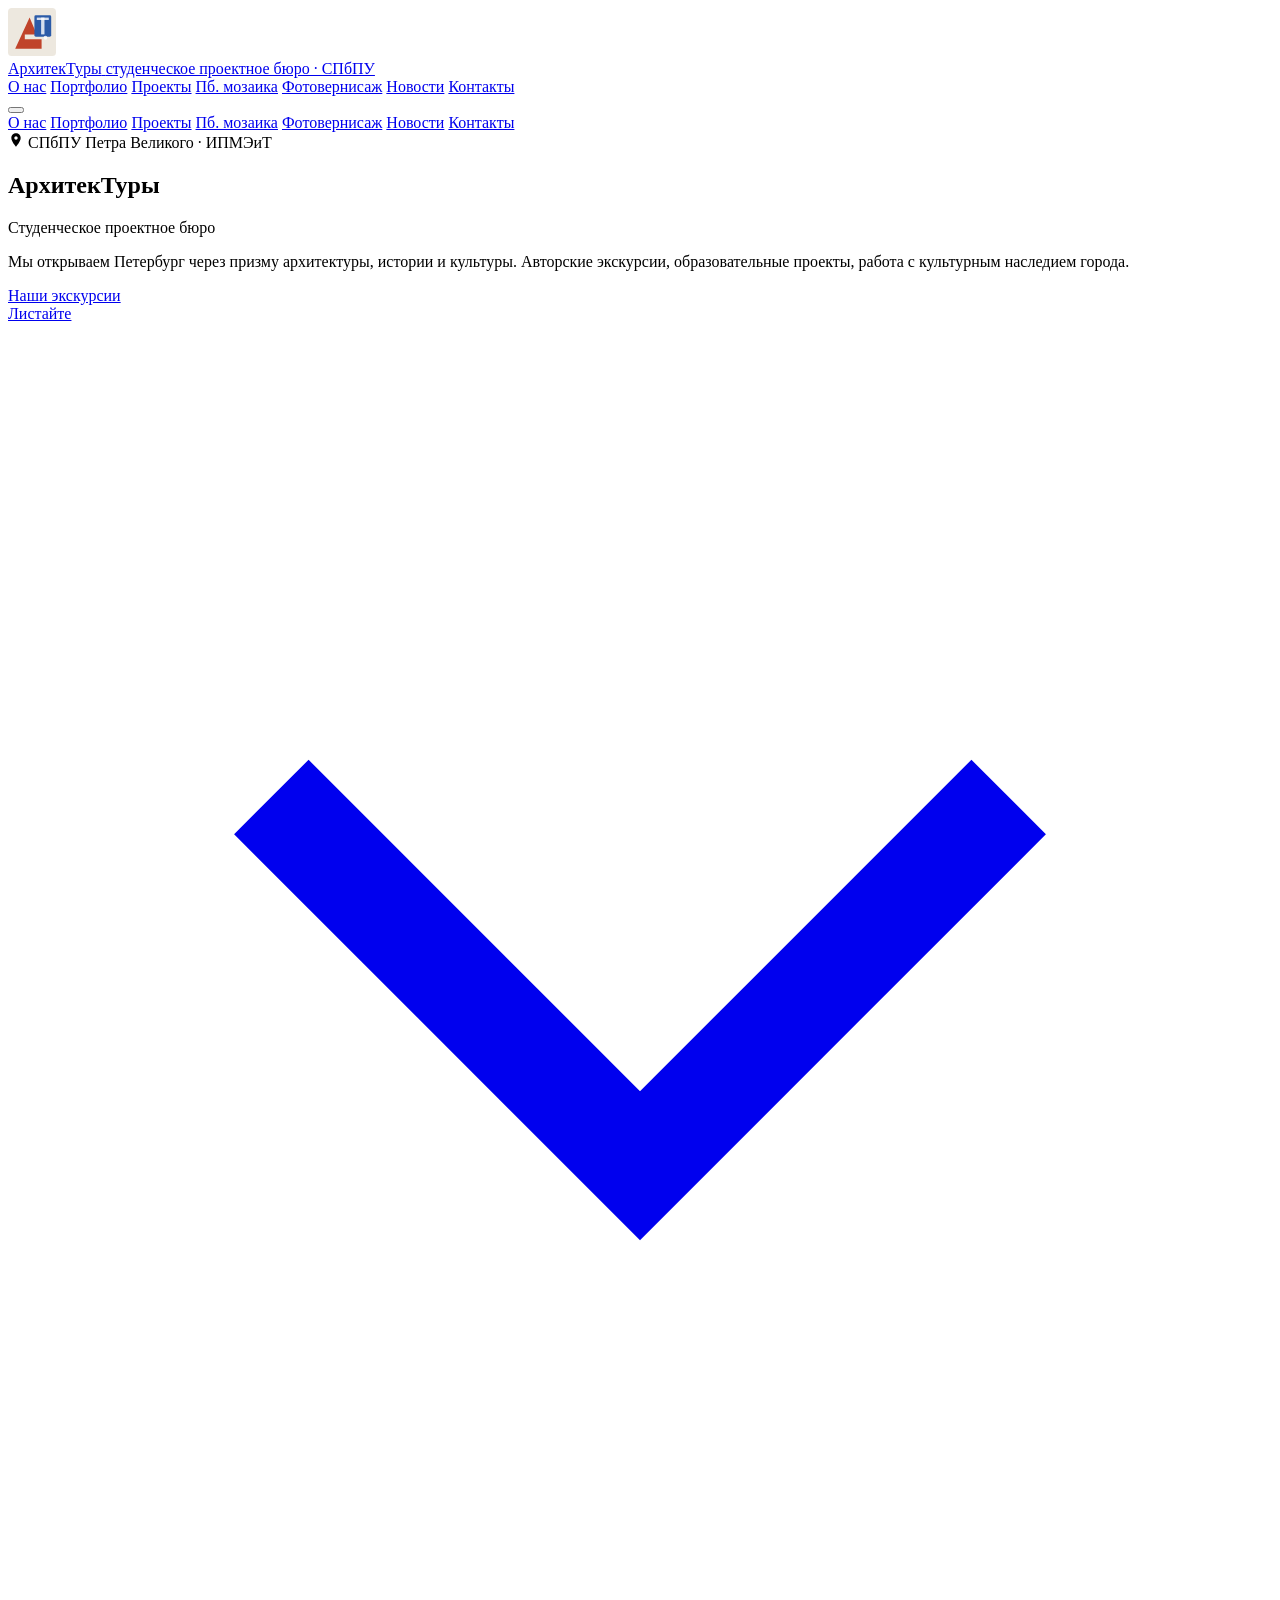
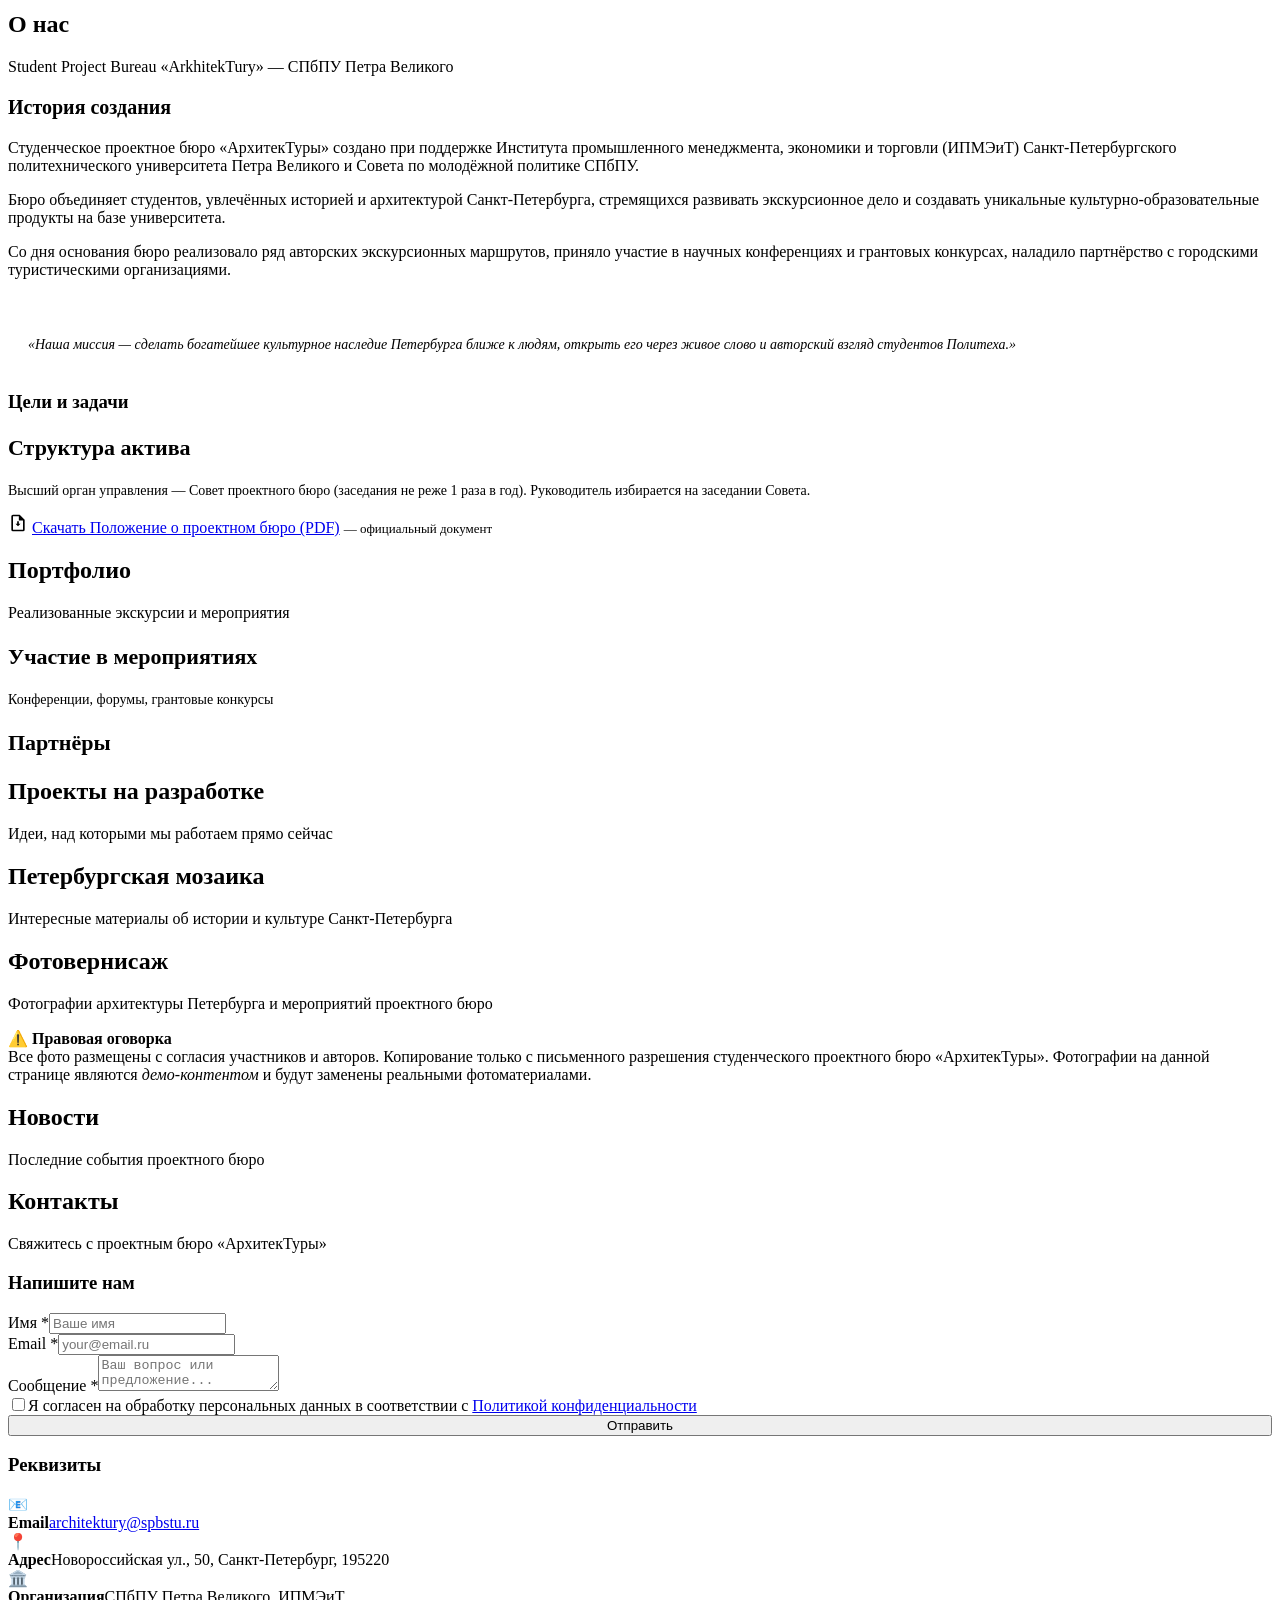
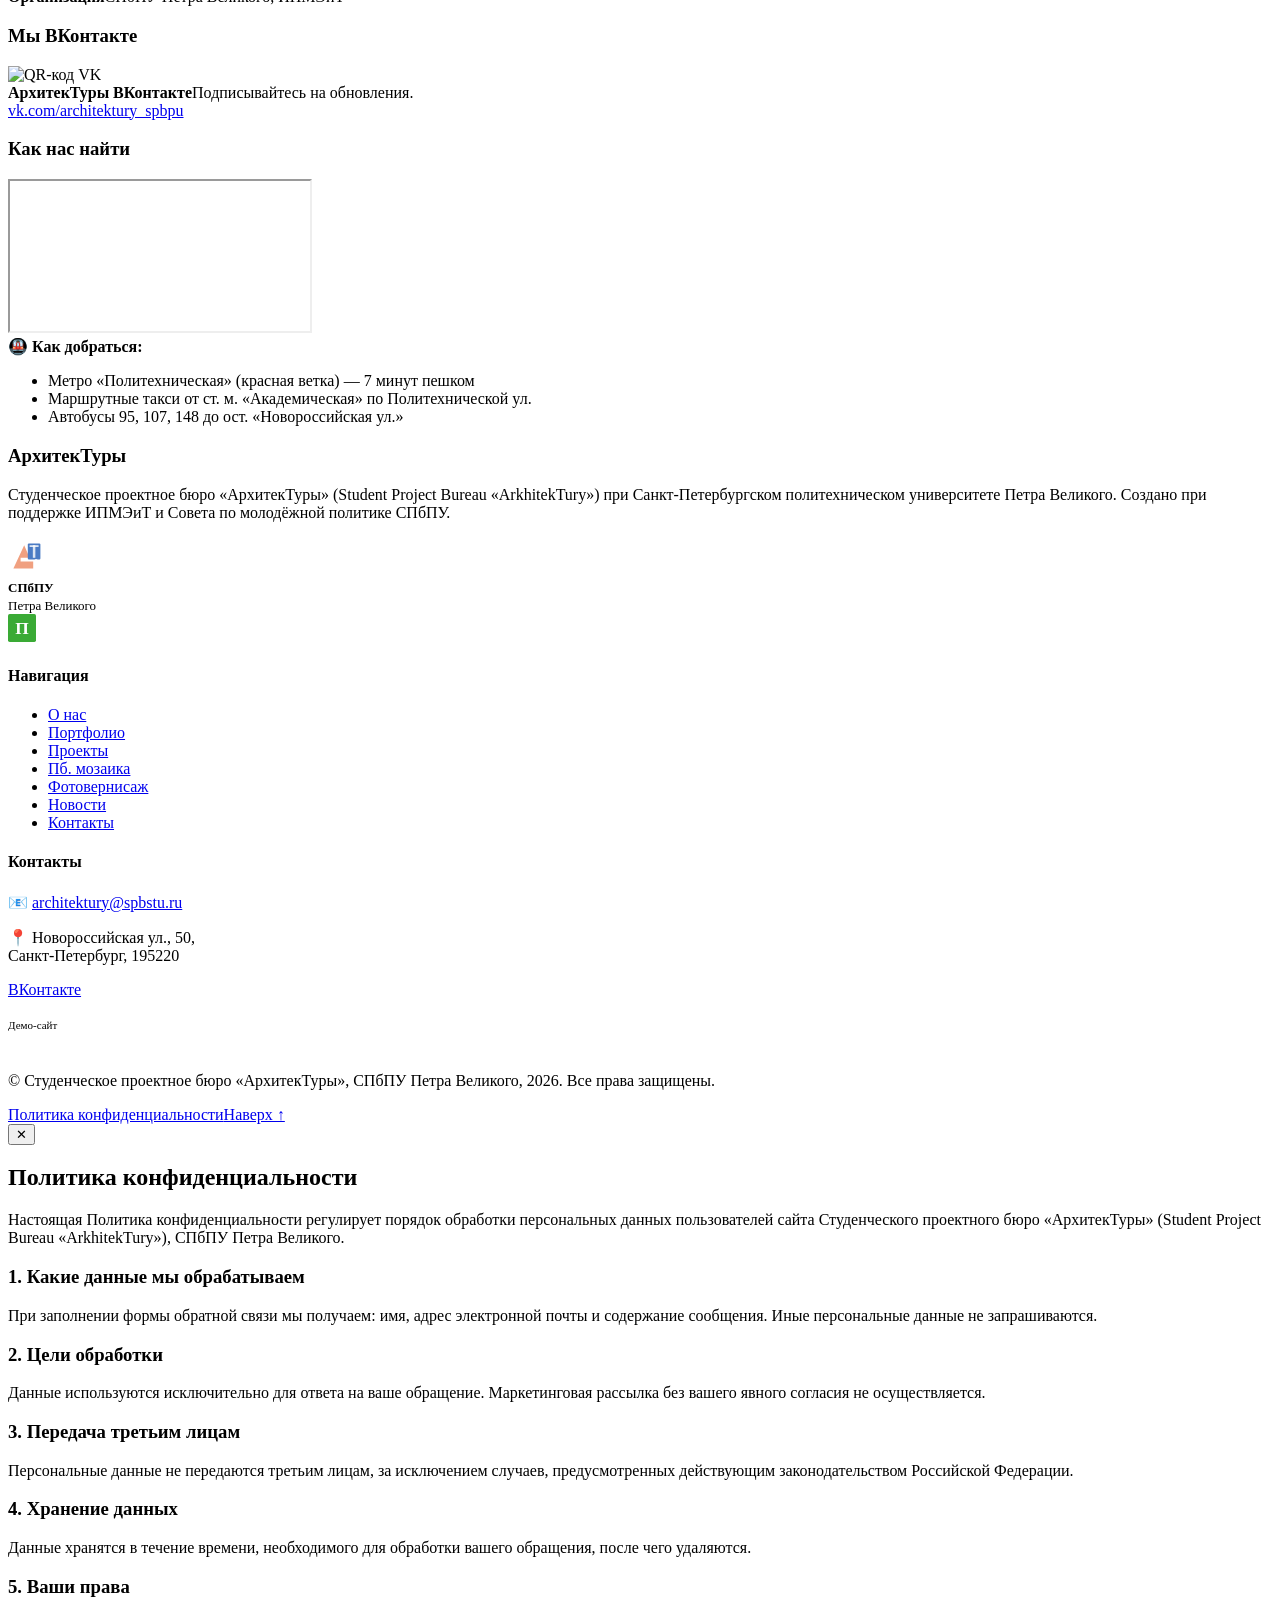
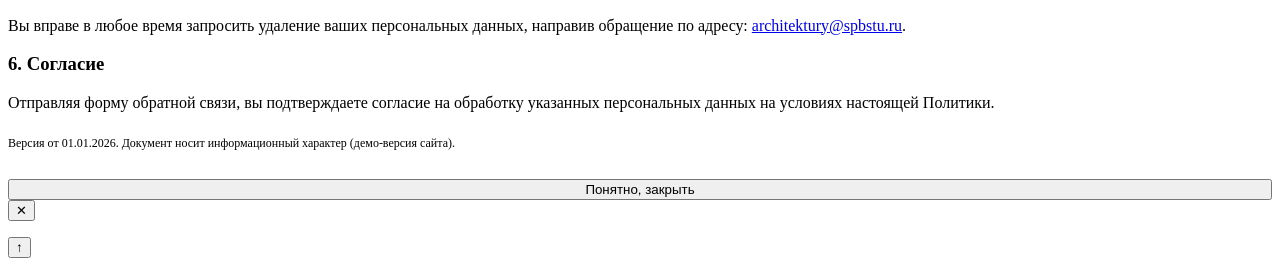
==== commit bb12dd1e: "Update index.html" ====
--- a/index.html
+++ b/index.html
@@ -5,7 +5,7 @@
   <meta name="viewport" content="width=device-width, initial-scale=1.0, viewport-fit=cover">
   <title>АрхитекТуры — Студенческое проектное бюро СПбПУ</title>
   <meta name="description" content="Студенческое проектное бюро «АрхитекТуры» при Санкт-Петербургском политехническом университете Петра Великого. Экскурсии, архитектурные туры, культурно-образовательные проекты.">
-  <link rel="stylesheet" href="architectures/style.css">
+  <link rel="stylesheet" href="style.css">
   <link rel="preconnect" href="https://fonts.googleapis.com">
   <link rel="preconnect" href="https://fonts.gstatic.com" crossorigin>
   <link href="https://fonts.googleapis.com/css2?family=Raleway:wght@300;400;500;600;700;800&family=Merriweather:ital,wght@0,300;0,400;0,700;1,300;1,400&display=swap" rel="stylesheet">
